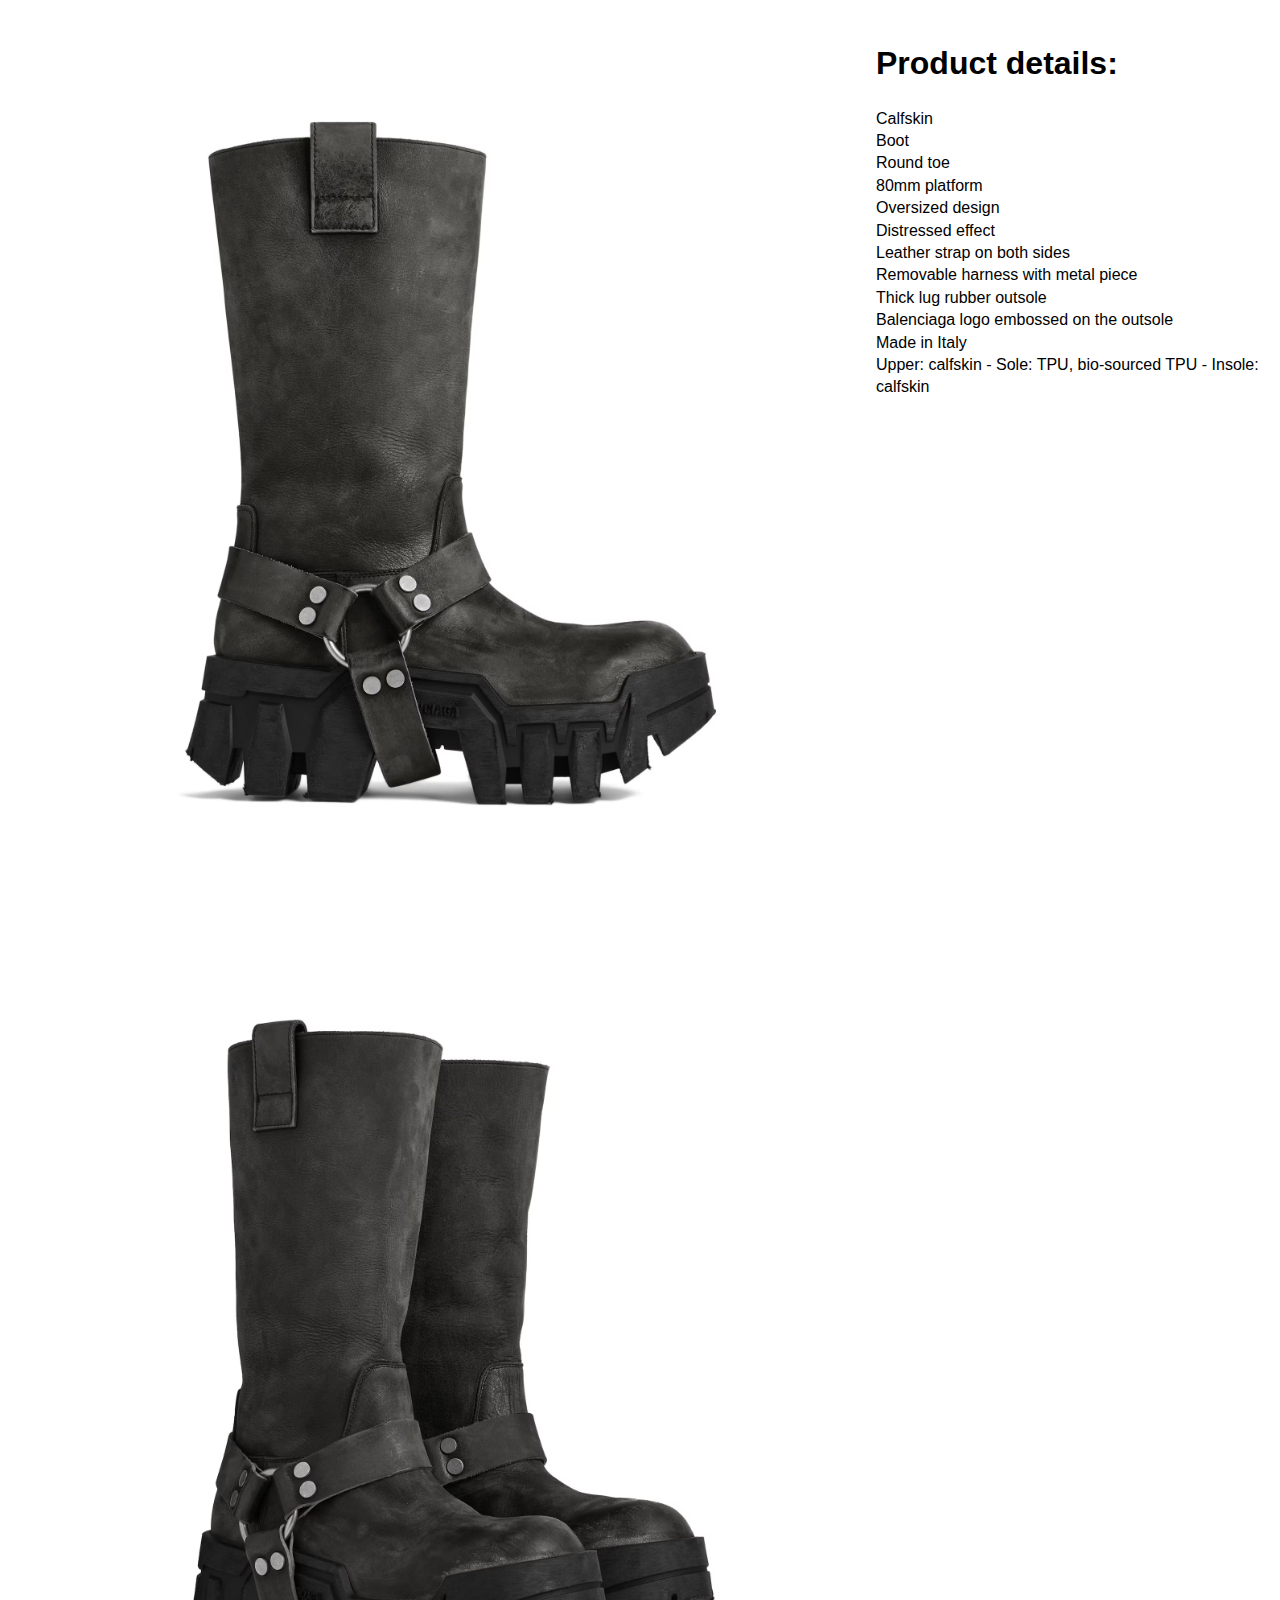
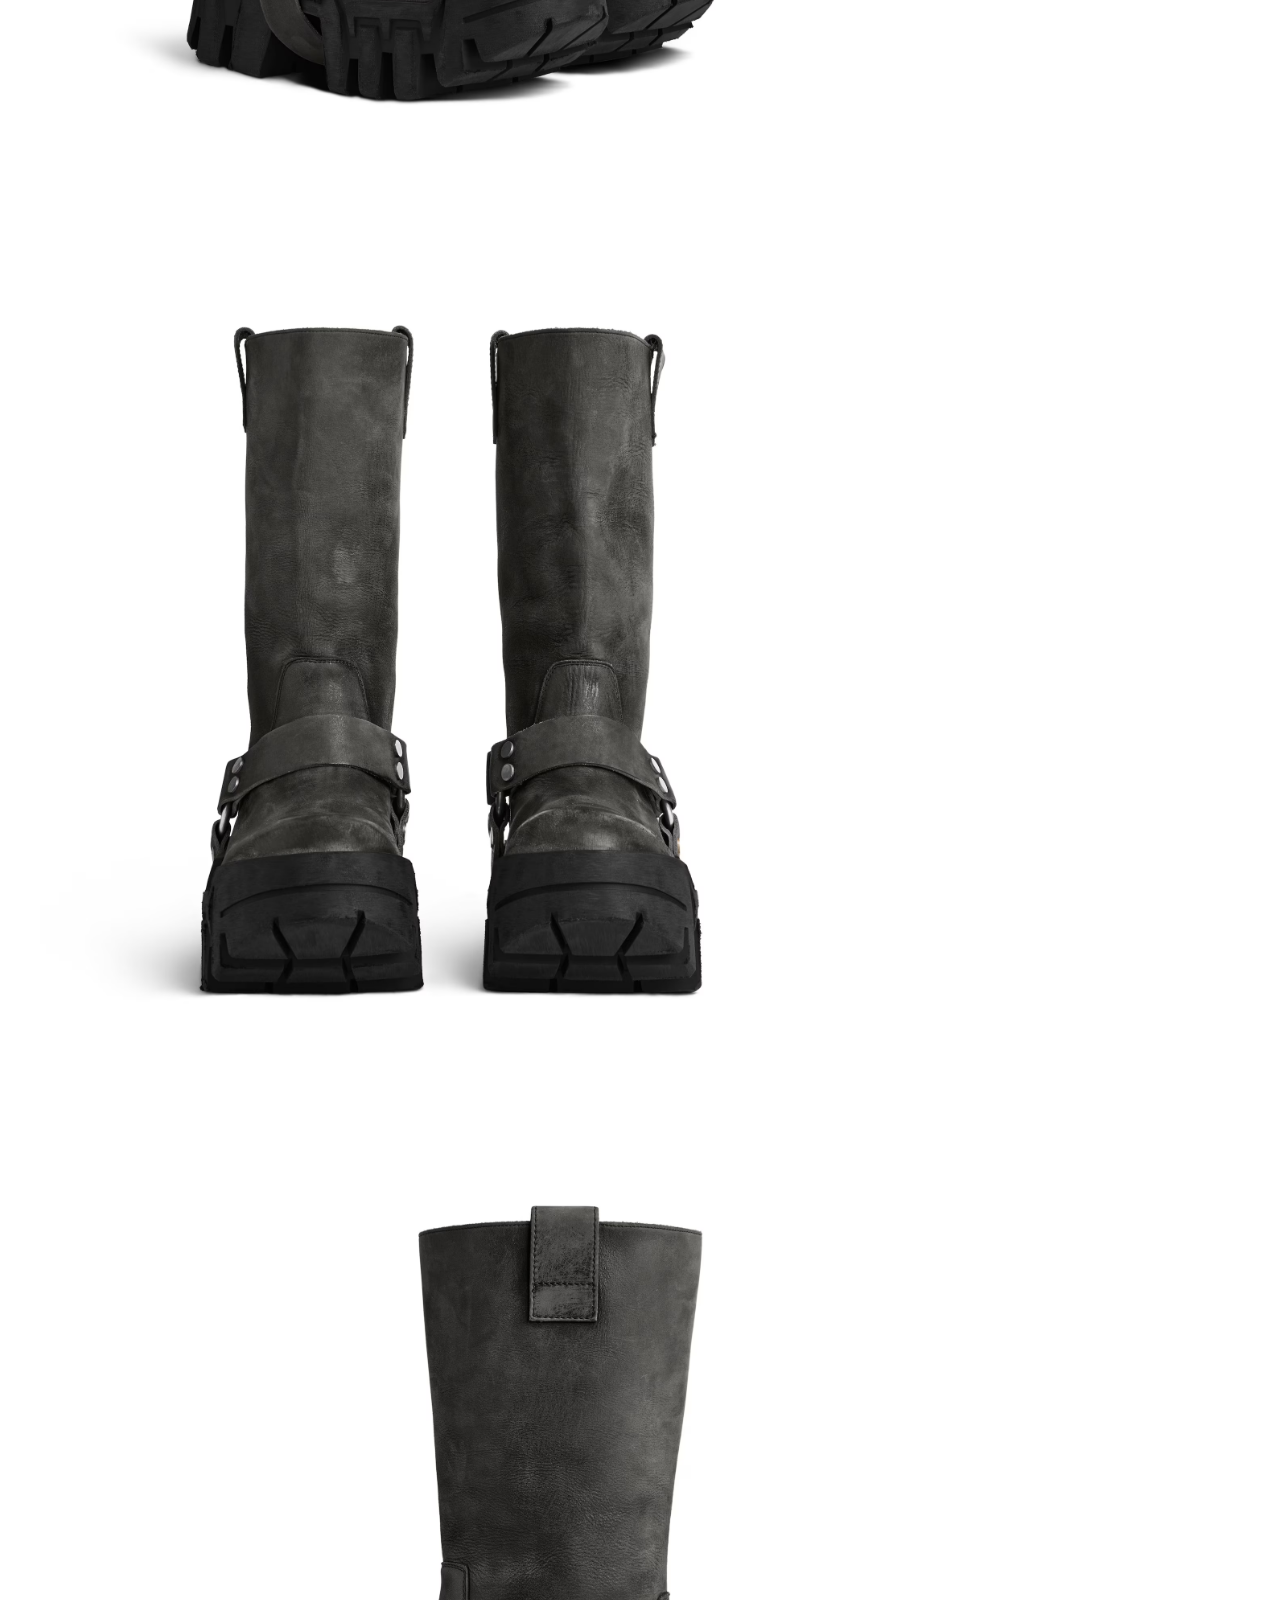
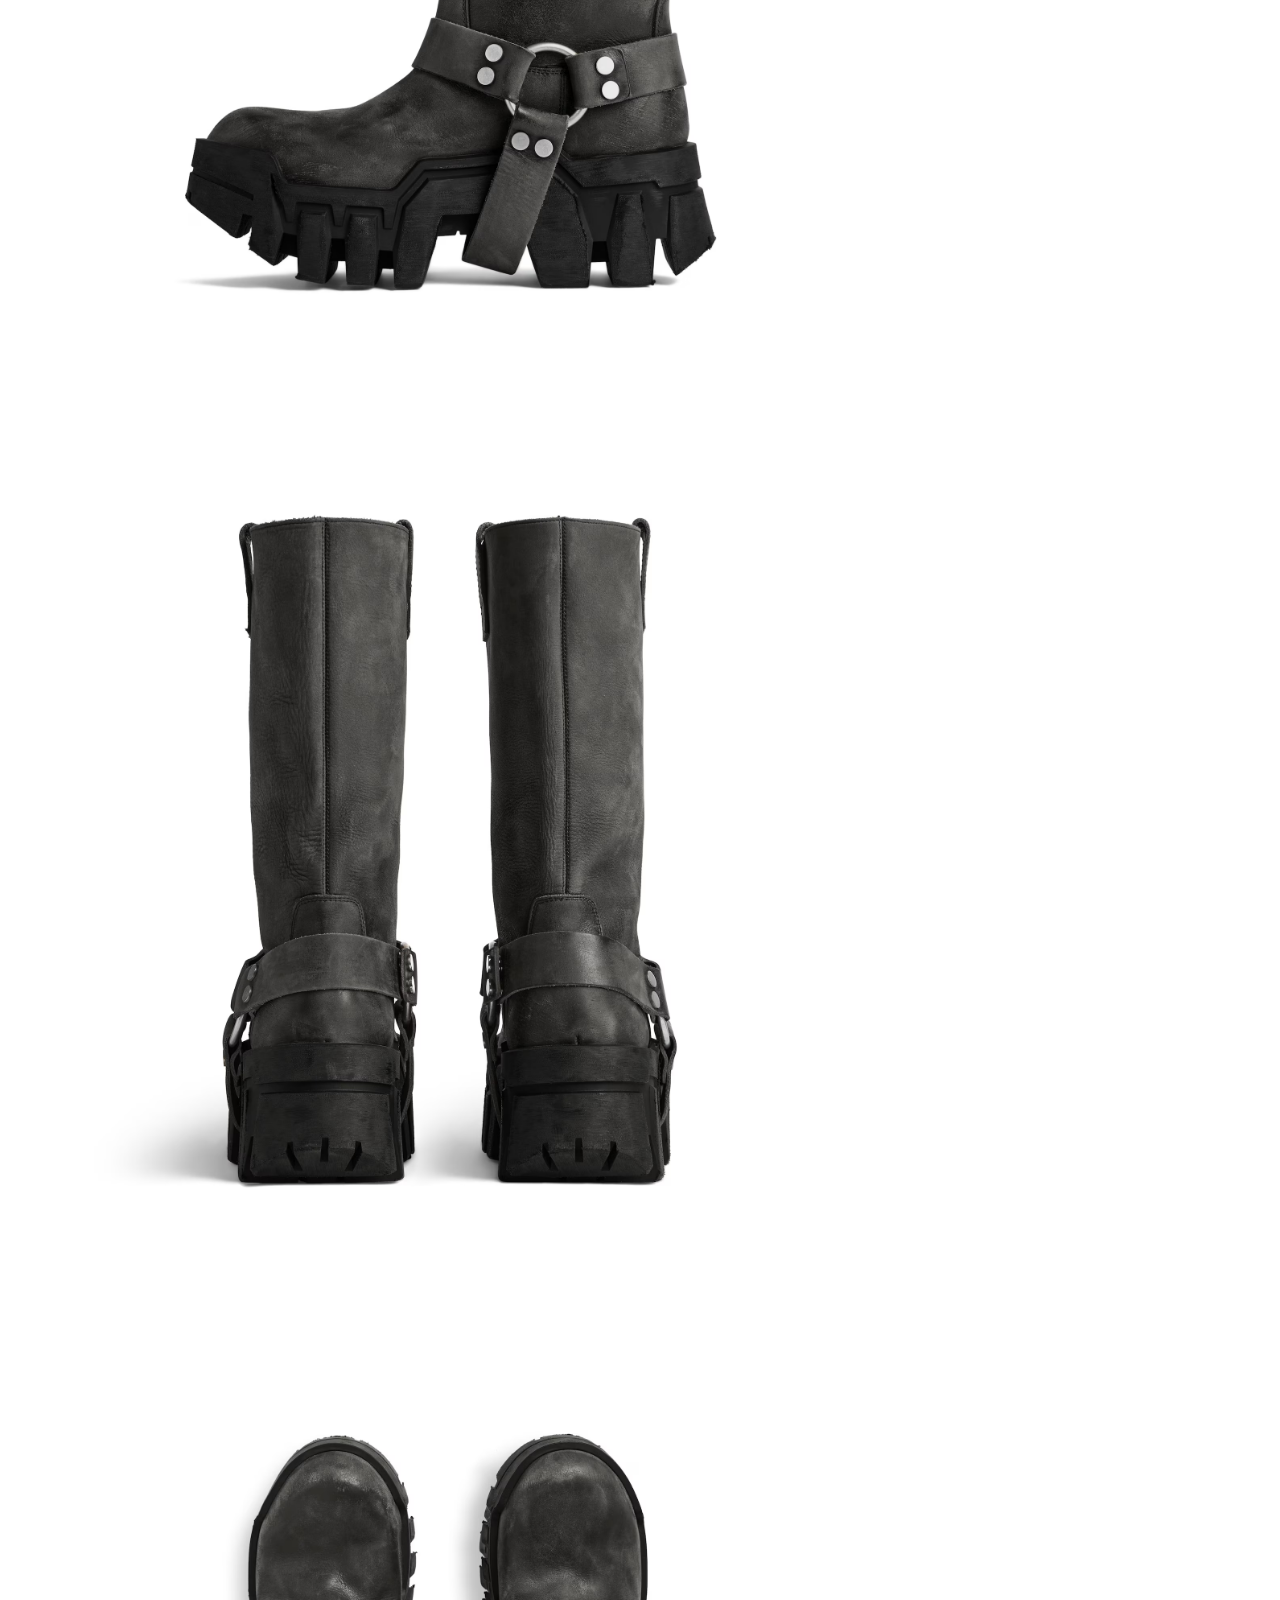
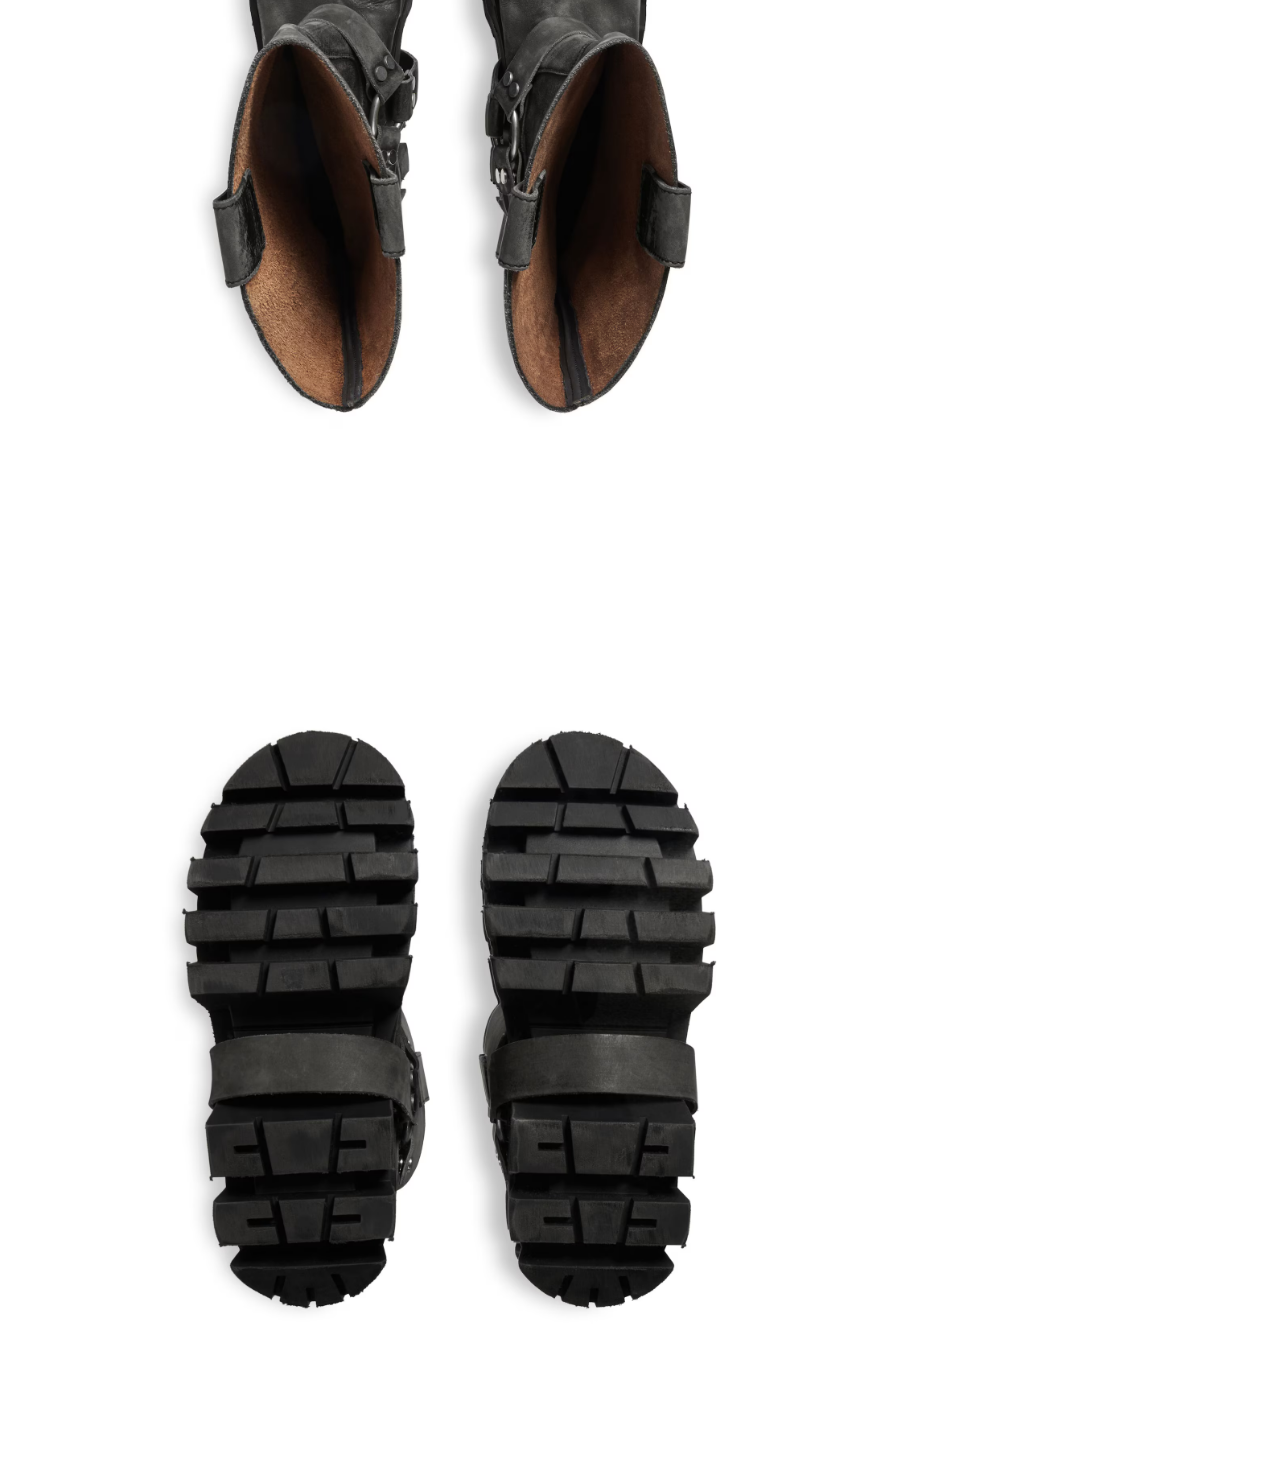
==== bulldozer.html @ 5eb2d6e8 "Add files via upload" ====
<!DOCTYPE html>
<html>
    <head>
        <title>Bulldozer</title>
        <style>
            body {
    display: grid;
    grid-template-columns: 70% 30%;
    gap: 20px;
    font-family: 'Univers', sans-serif;
    height: 100vh;
}

.images {
    display: flex;
    flex-direction: column;
    flex-wrap: wrap;
    align-content: flex-start;
}

.images img {
    width: 100%;
    margin-bottom: 10px;
}

.text {
    position: fixed;
    top: 0;
    right: 0;
    width: 30%;
    padding: 20px;
    font-size: 16px;
    line-height: 1.4;
    background-color: white;
    z-index: 1;
}
        </style>
    </head>
    <body>
        <div class="images">
            <img src="bulldozer1.png" >
            <img src="bulldozer2.png" >
            <img src="bulldozer3.png" >
            <img src="bulldozer4.png" >
            <img src="bulldozer5.png" >
            <img src="bulldozer6.png" >
            <img src="bulldozer7.png" >
        </div>
        
        <div class="text">
            <h1>Product details:</h1>
            <p>Calfskin<br>
               Boot<br>
               Round toe<br>
               80mm platform<br>
               Oversized design<br>
               Distressed effect<br>
               Leather strap on both sides<br>
               Removable harness with metal piece<br>
               Thick lug rubber outsole<br>
               Balenciaga logo embossed on the outsole<br>
               Made in Italy<br>
               Upper: calfskin - Sole: TPU, bio-sourced TPU - Insole: calfskin</p>
          </div>
    </body>
</html>
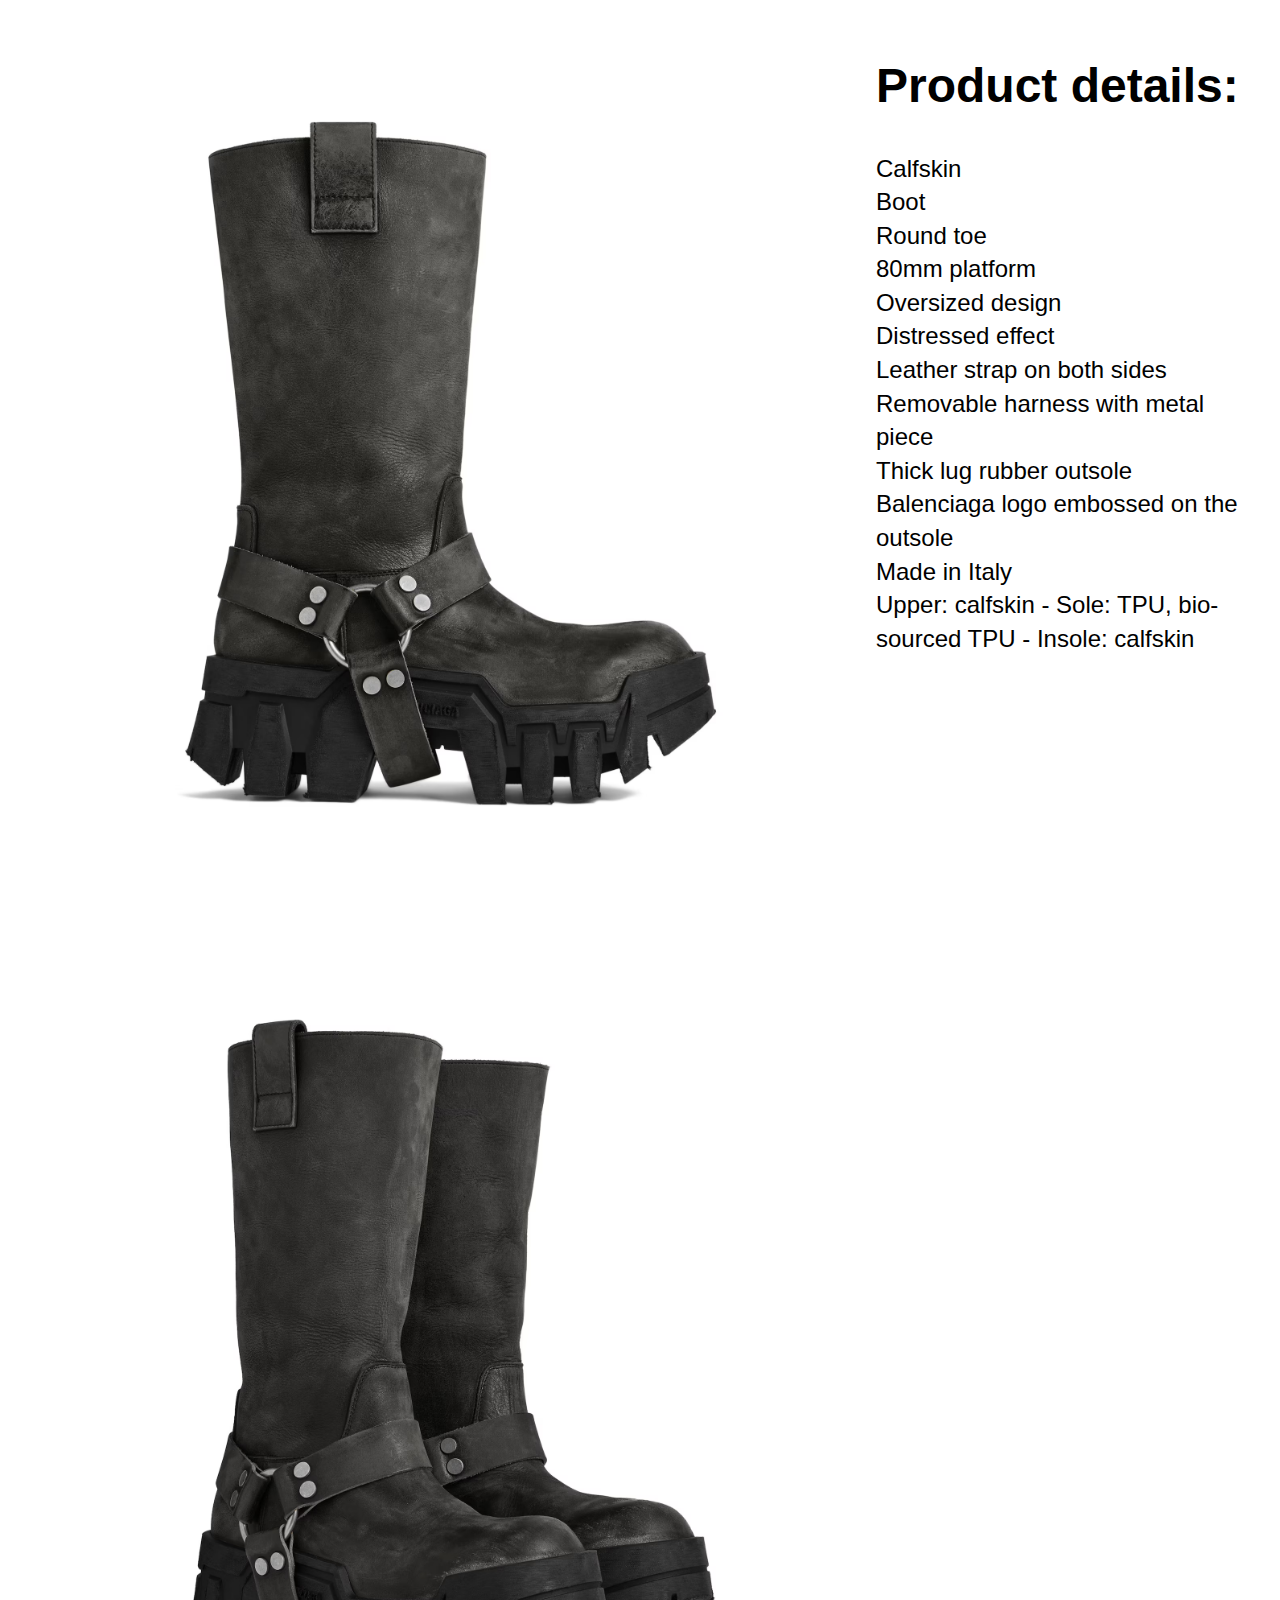
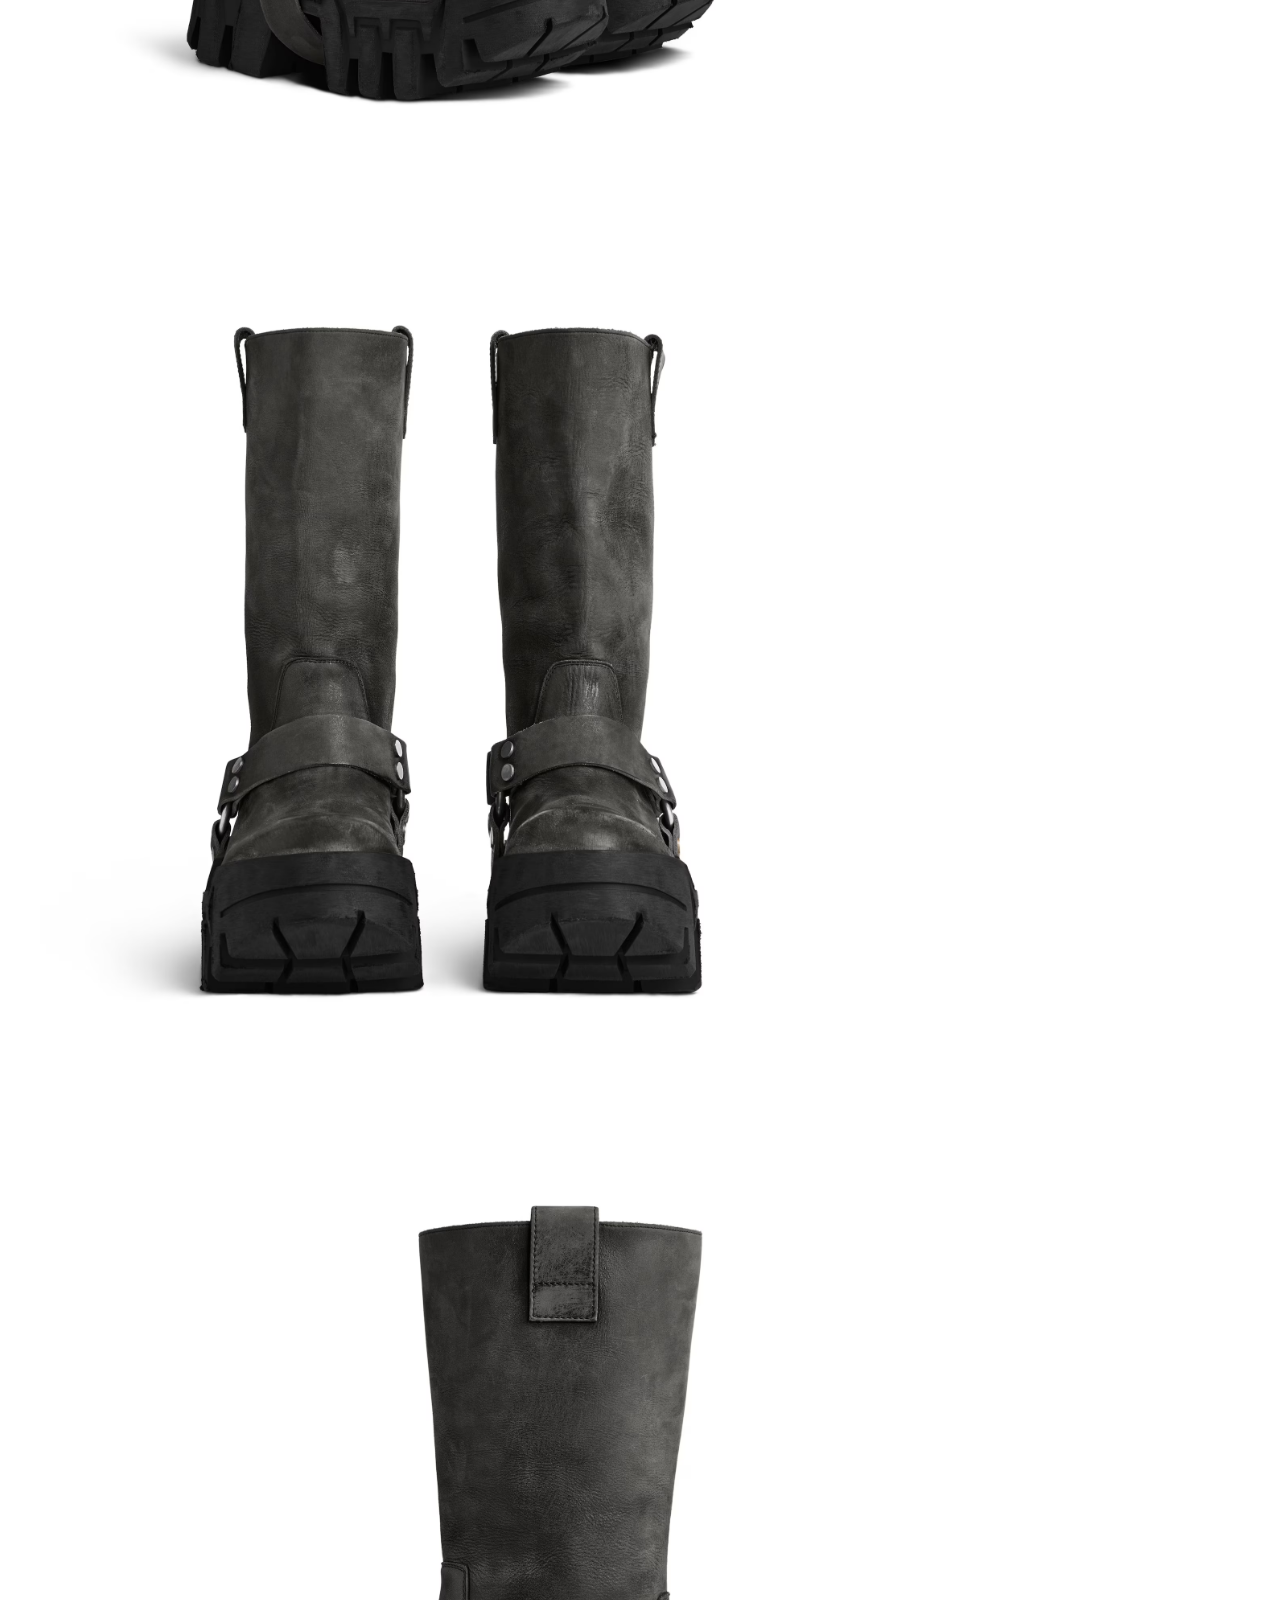
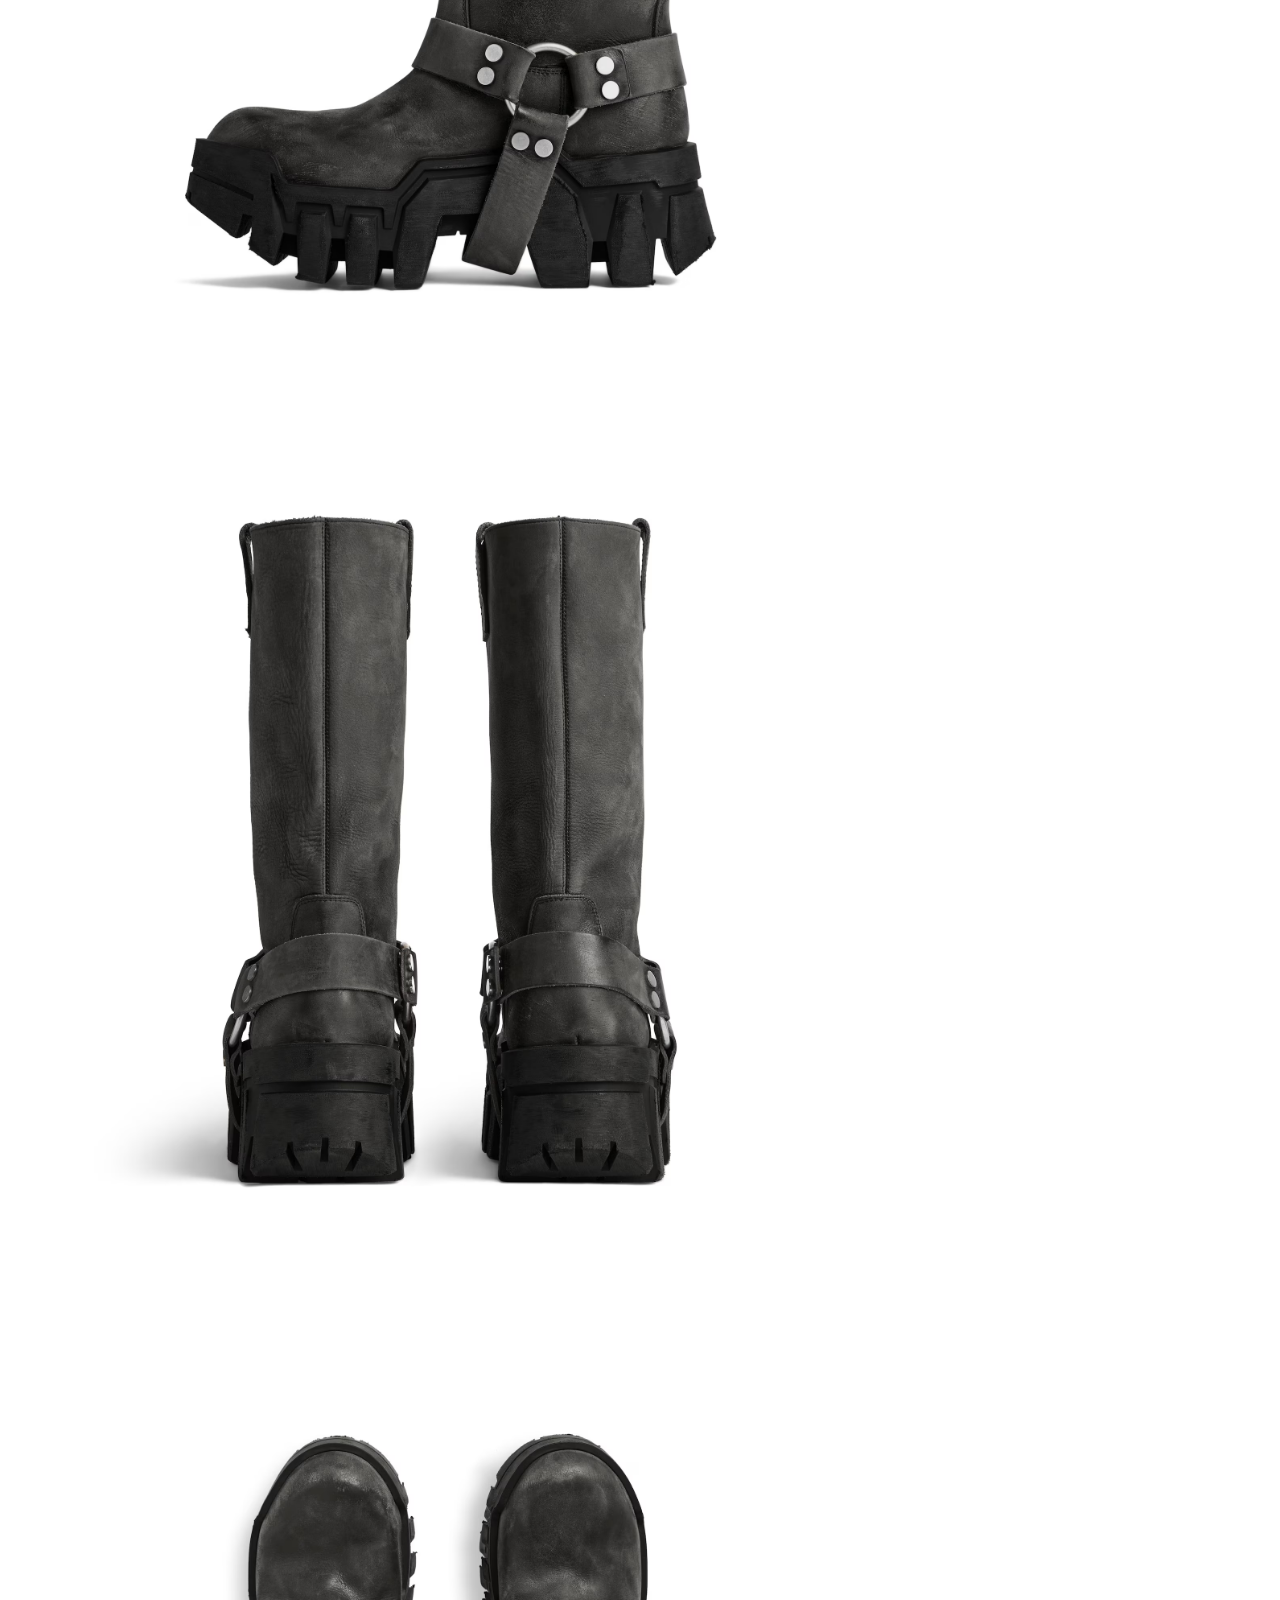
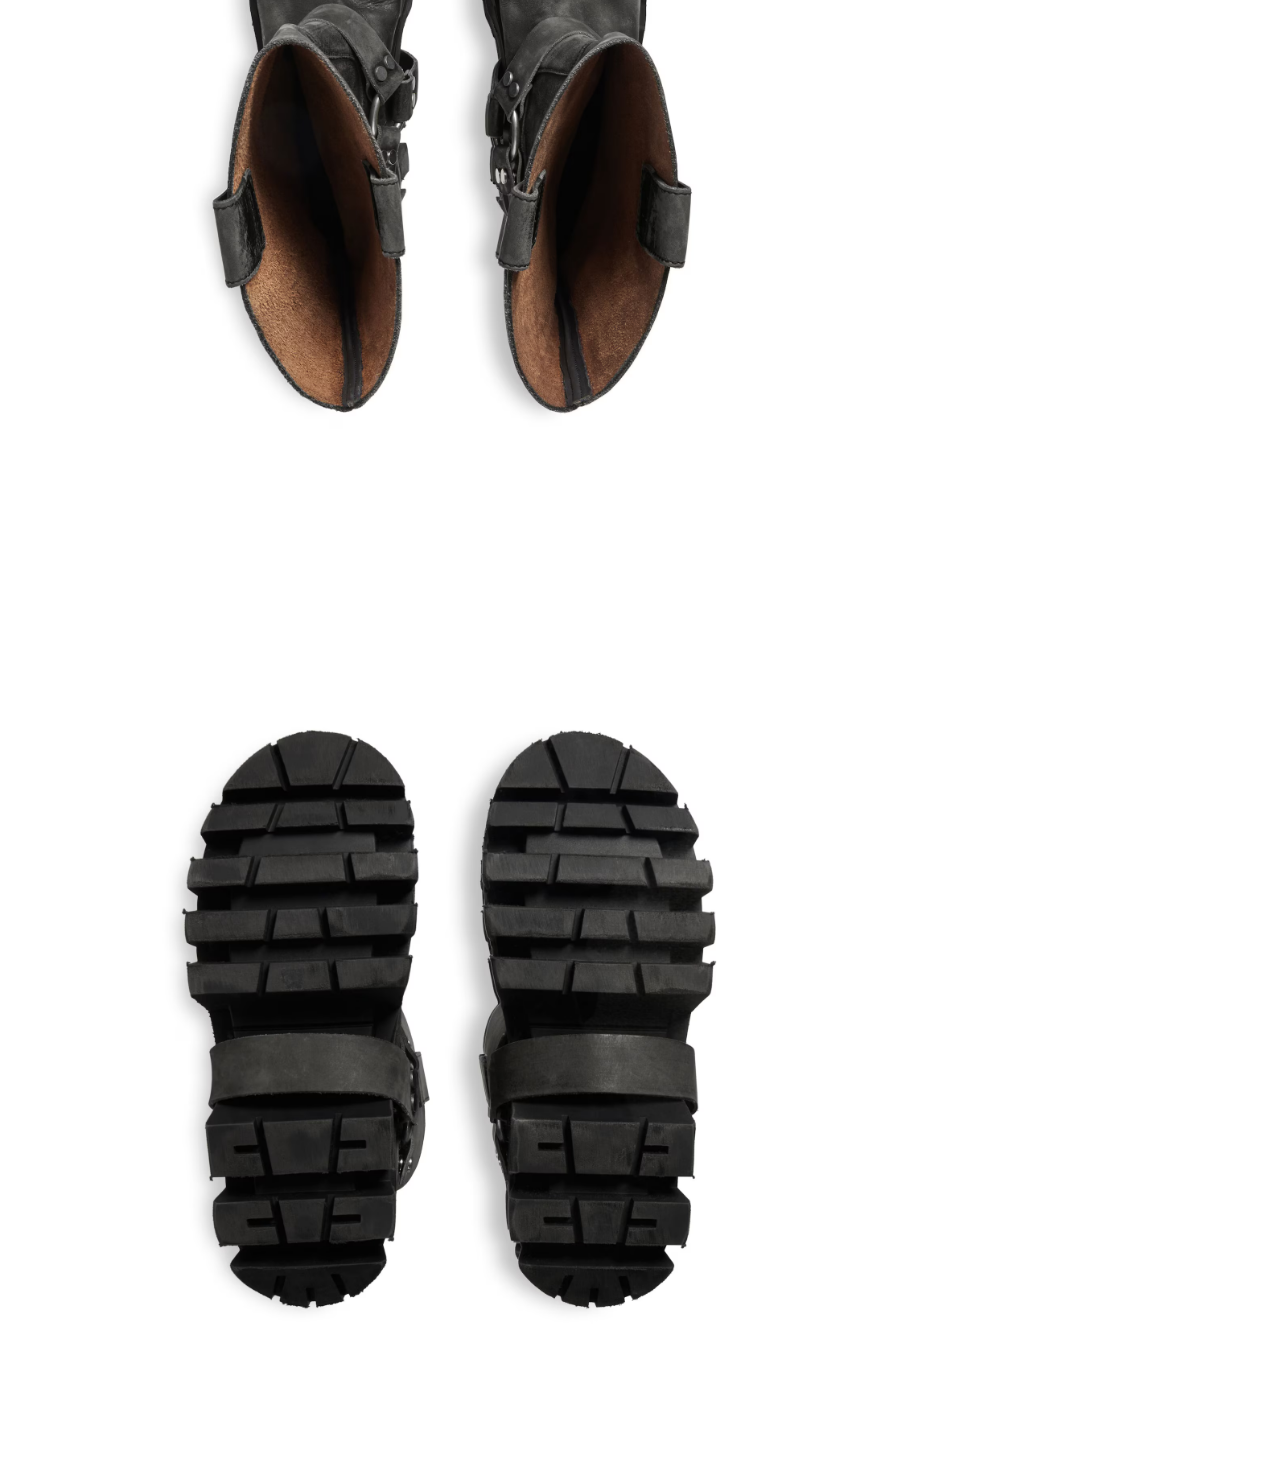
==== commit ede2174b: "Update bulldozer.html" ====
--- a/bulldozer.html
+++ b/bulldozer.html
@@ -29,7 +29,7 @@
     right: 0;
     width: 30%;
     padding: 20px;
-    font-size: 16px;
+    font-size: 24px;
     line-height: 1.4;
     background-color: white;
     z-index: 1;
@@ -63,4 +63,4 @@
                Upper: calfskin - Sole: TPU, bio-sourced TPU - Insole: calfskin</p>
           </div>
     </body>
-</html>+</html>
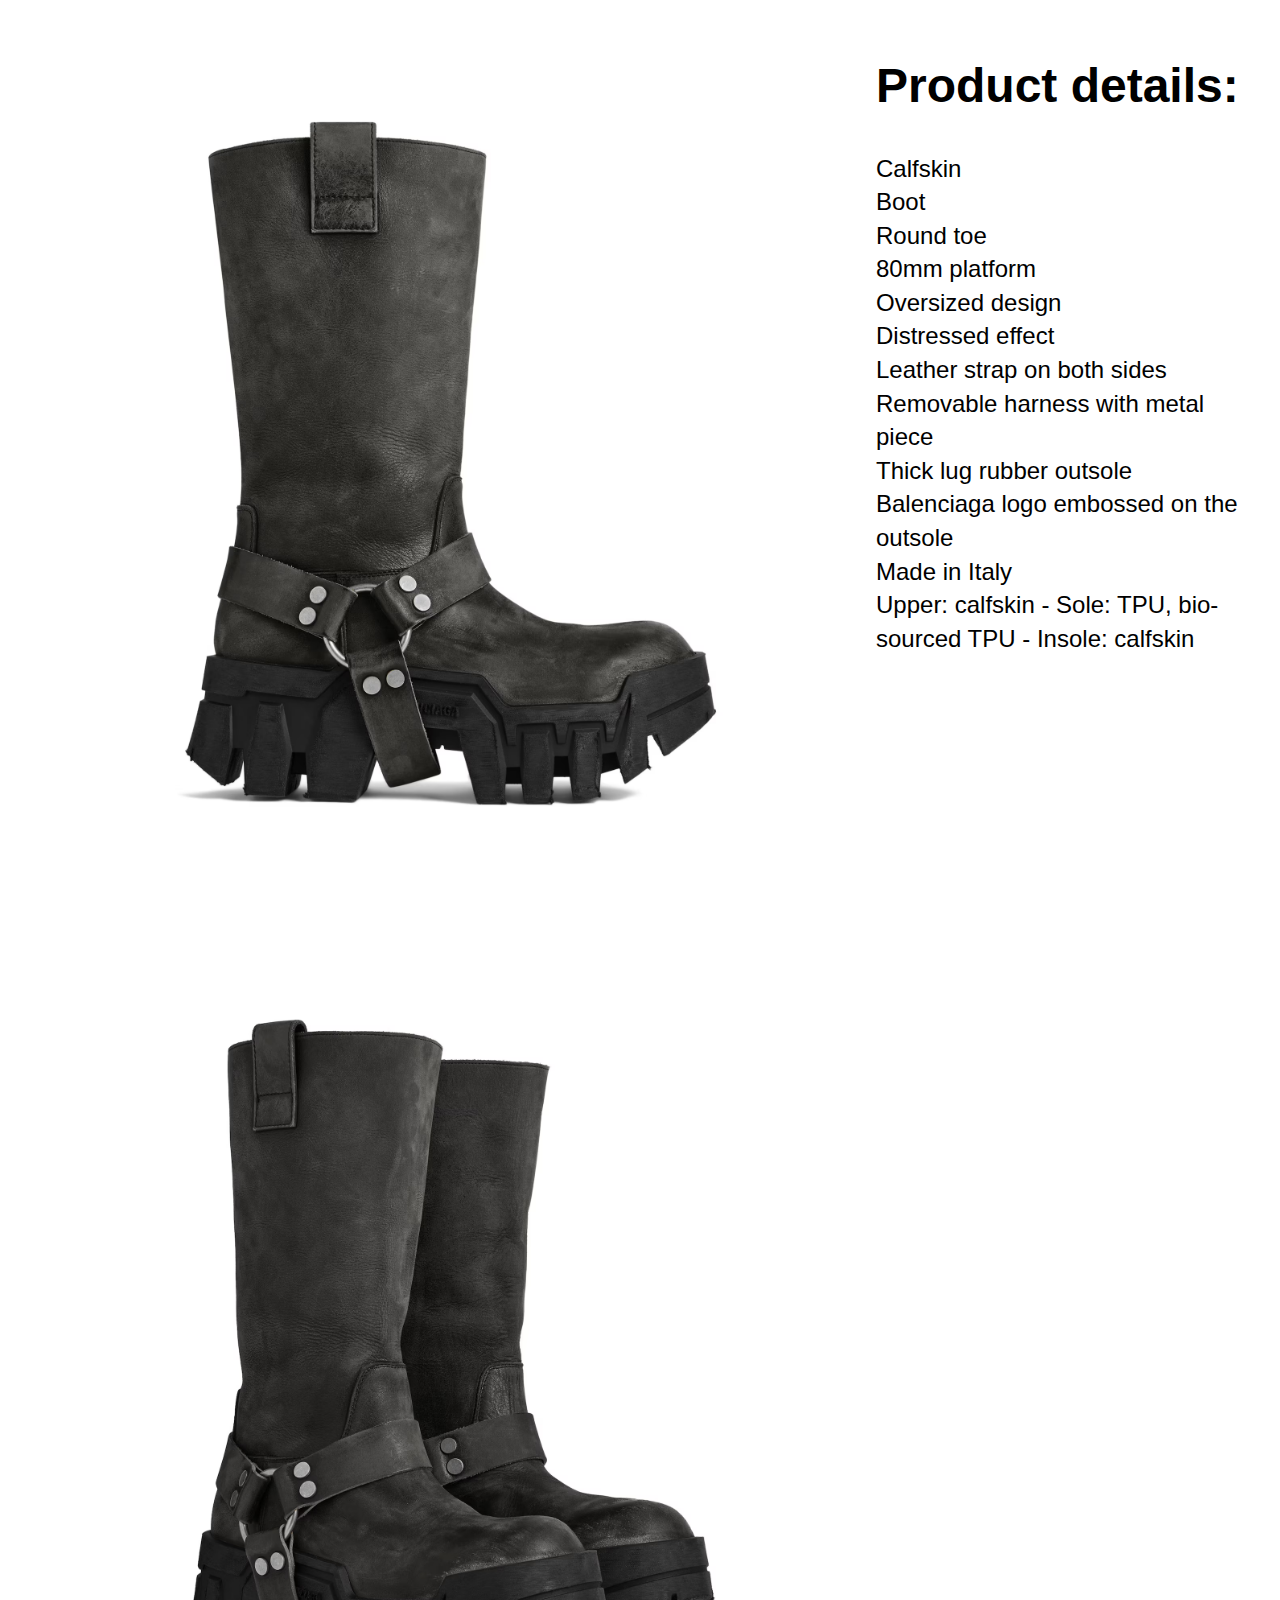
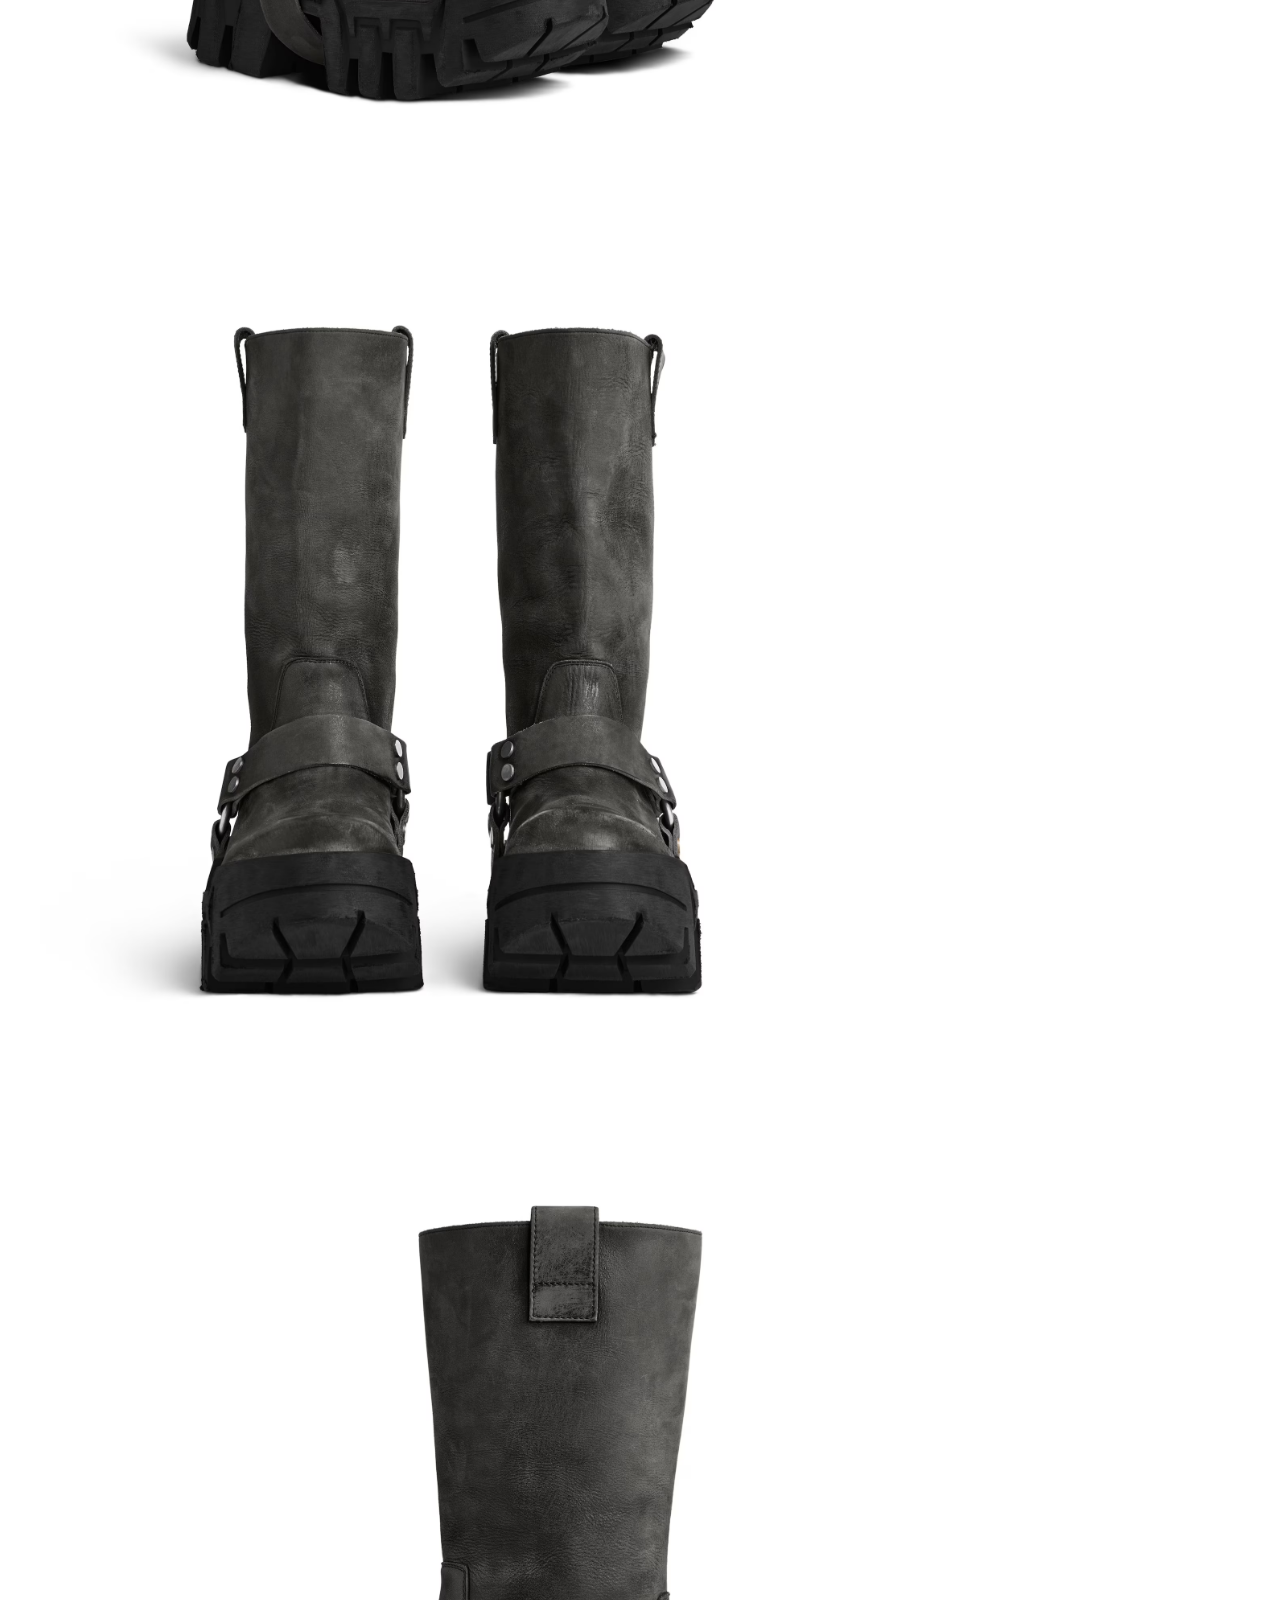
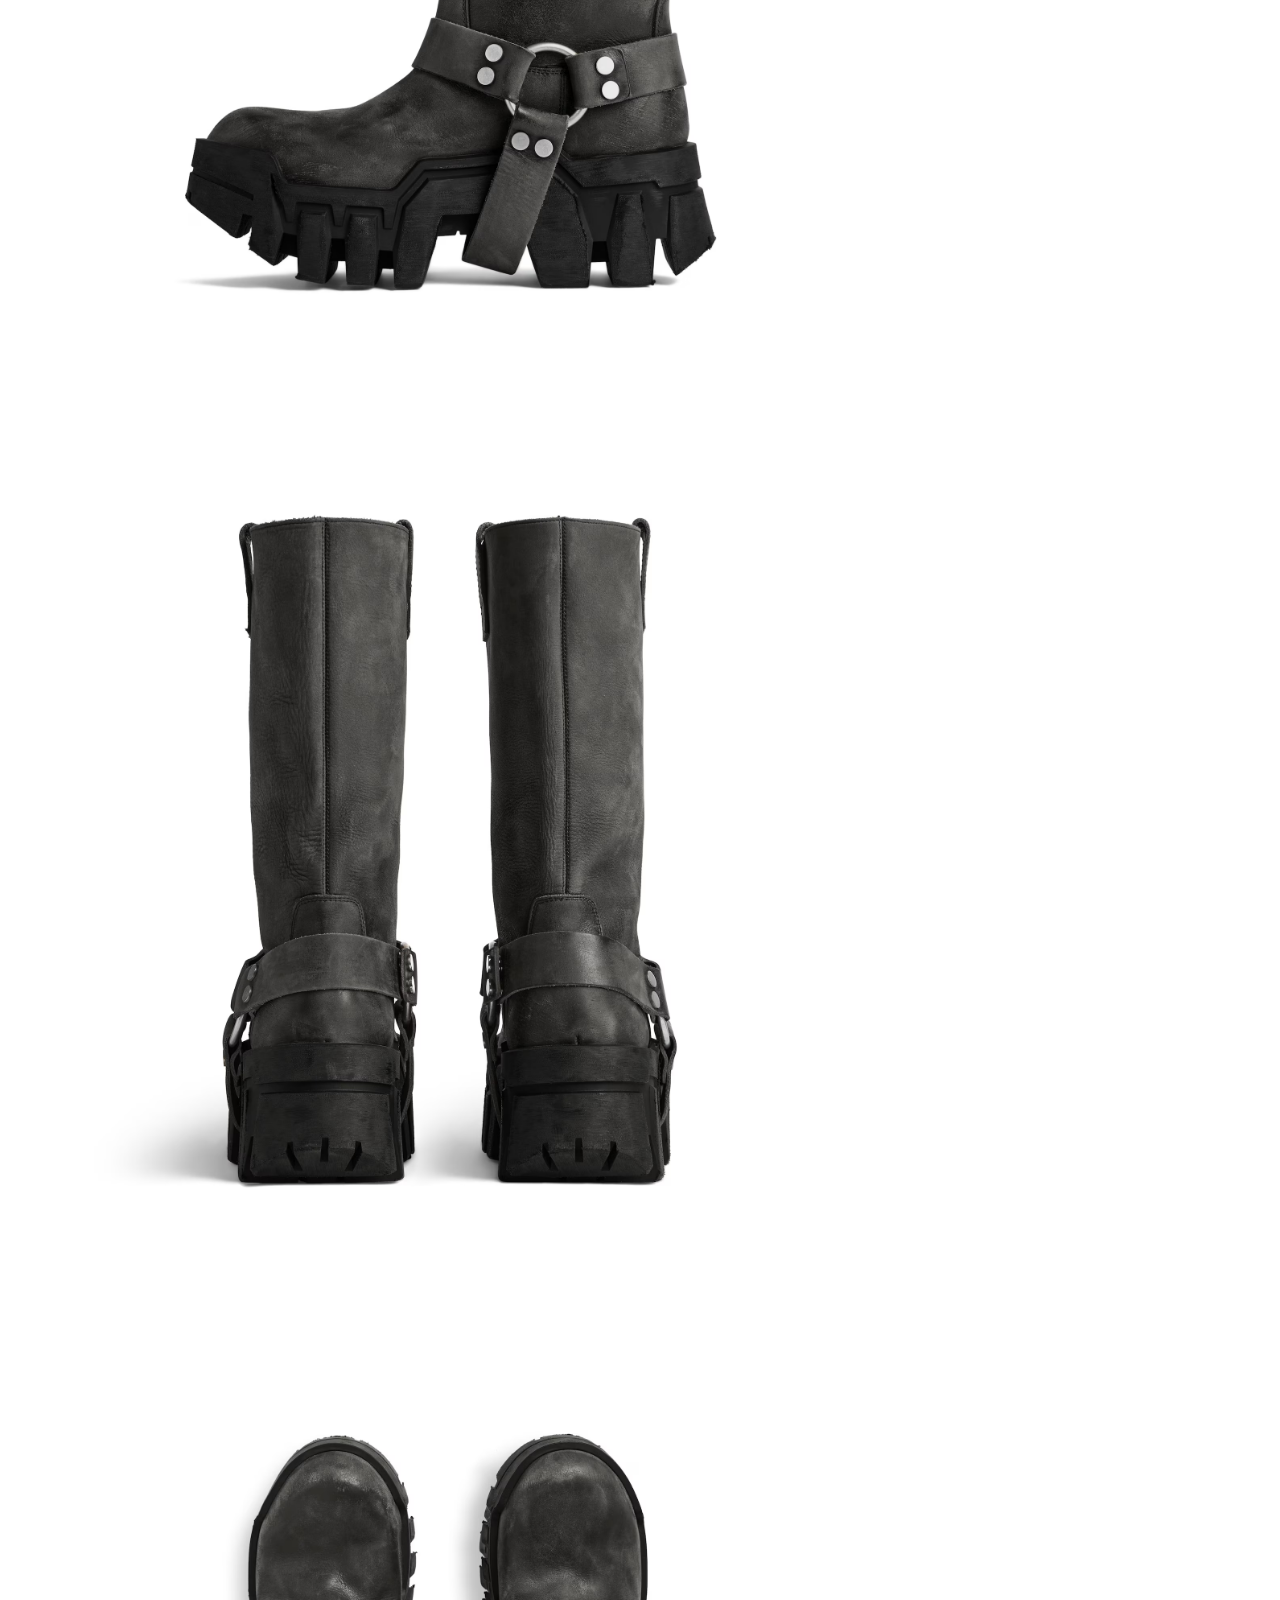
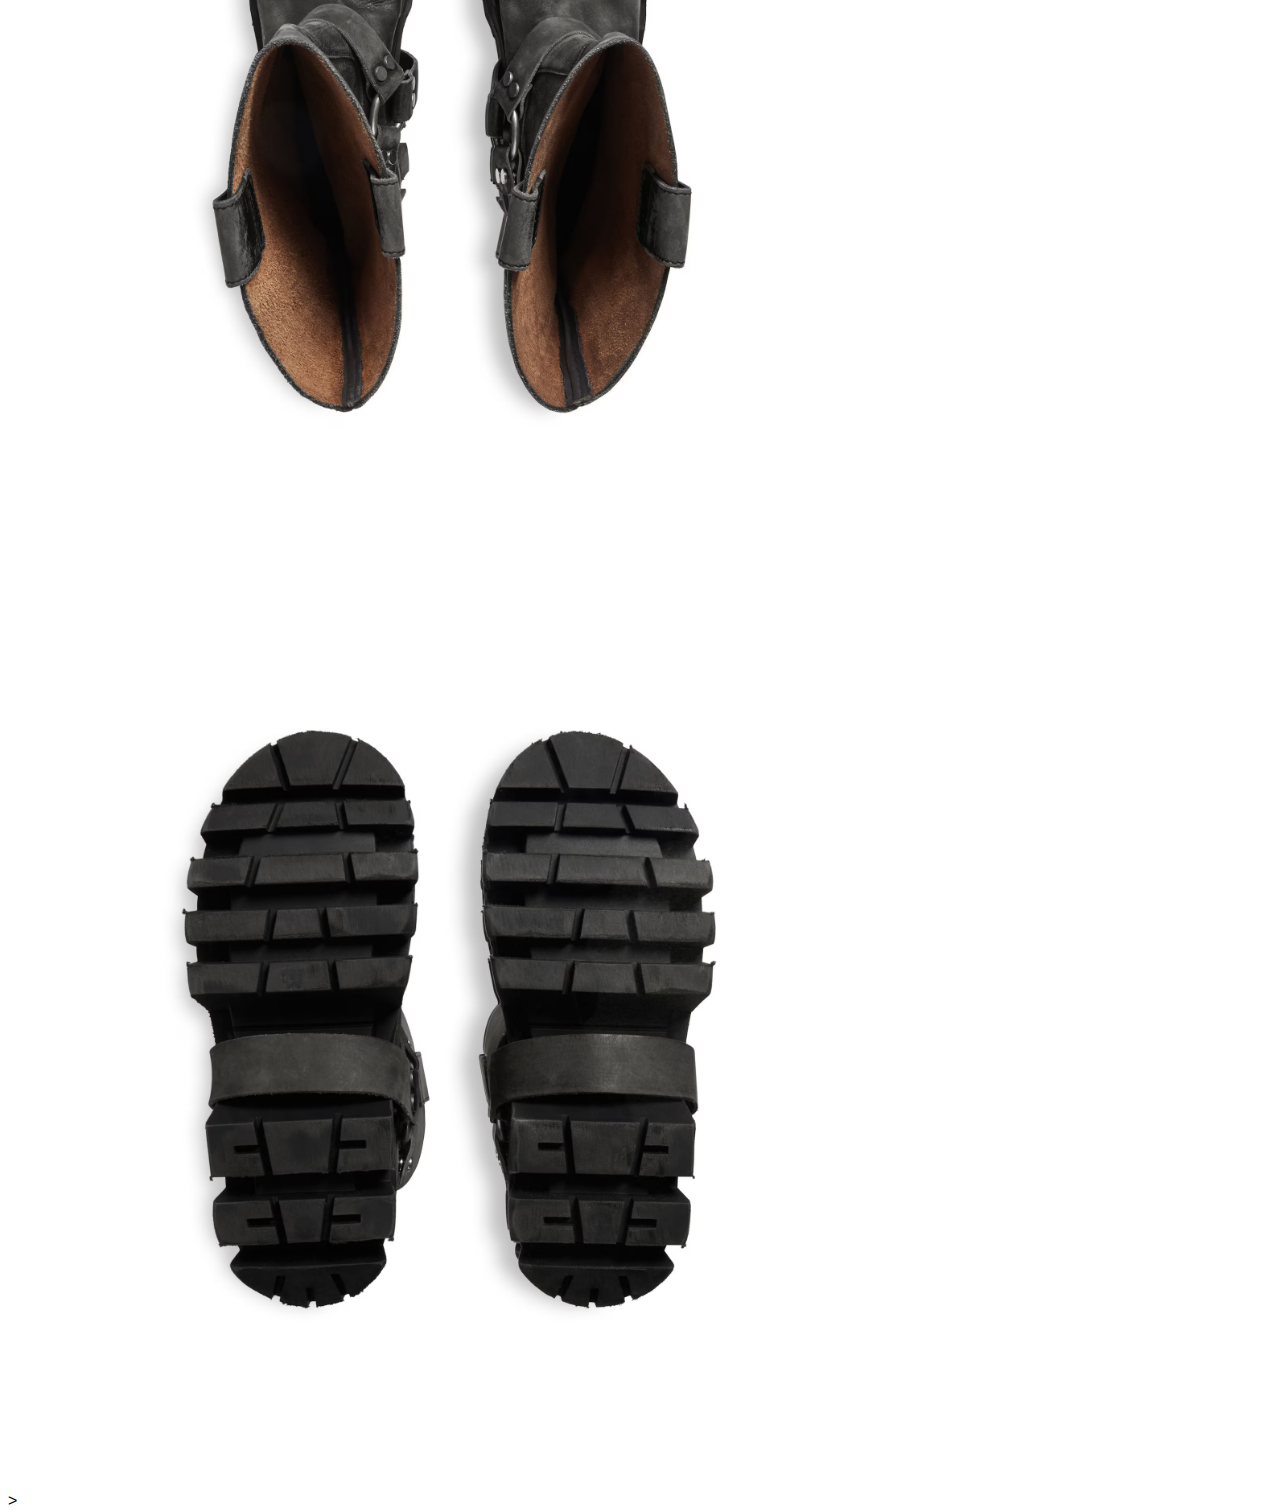
==== commit 209c6fc7: "back button" ====
--- a/bulldozer.html
+++ b/bulldozer.html
@@ -34,6 +34,29 @@
     background-color: white;
     z-index: 1;
 }
+
+/* Стили для кнопки "Назад" */
+.back_button_container {
+    position: fixed; /* Фиксированное положение */
+    bottom: 20px;    /* Расстояние от нижней грани экрана */
+    right: 20px;     /* Расстояние от правой грани экрана */
+    z-index: 1000;   /* Чтобы кнопка была поверх других элементов */
+}
+
+.back_button {
+    padding: 10px 20px; /* Отступы внутри кнопки */
+    background-color: #007BFF; /* Цвет фона кнопки */
+    color: white; /* Цвет текста кнопки */
+    border: none; /* Убираем рамку */
+    border-radius: 5px; /* Скругляем углы */
+    cursor: pointer; /* Курсор при наведении */
+    font-size: 16px; /* Размер шрифта */
+    transition: background-color 0.3s; /* Плавный переход цвета */
+}
+
+.back_button:hover {
+    background-color: #0056b3; /* Цвет фона при наведении */
+}
         </style>
     </head>
     <body>
@@ -61,6 +84,11 @@
                Balenciaga logo embossed on the outsole<br>
                Made in Italy<br>
                Upper: calfskin - Sole: TPU, bio-sourced TPU - Insole: calfskin</p>
-          </div>
+        </div>
+
+        <div class="back_bottom_container">
+            <a href="index.html" class="back_button">Back</a>
+        </div>>
+
     </body>
 </html>
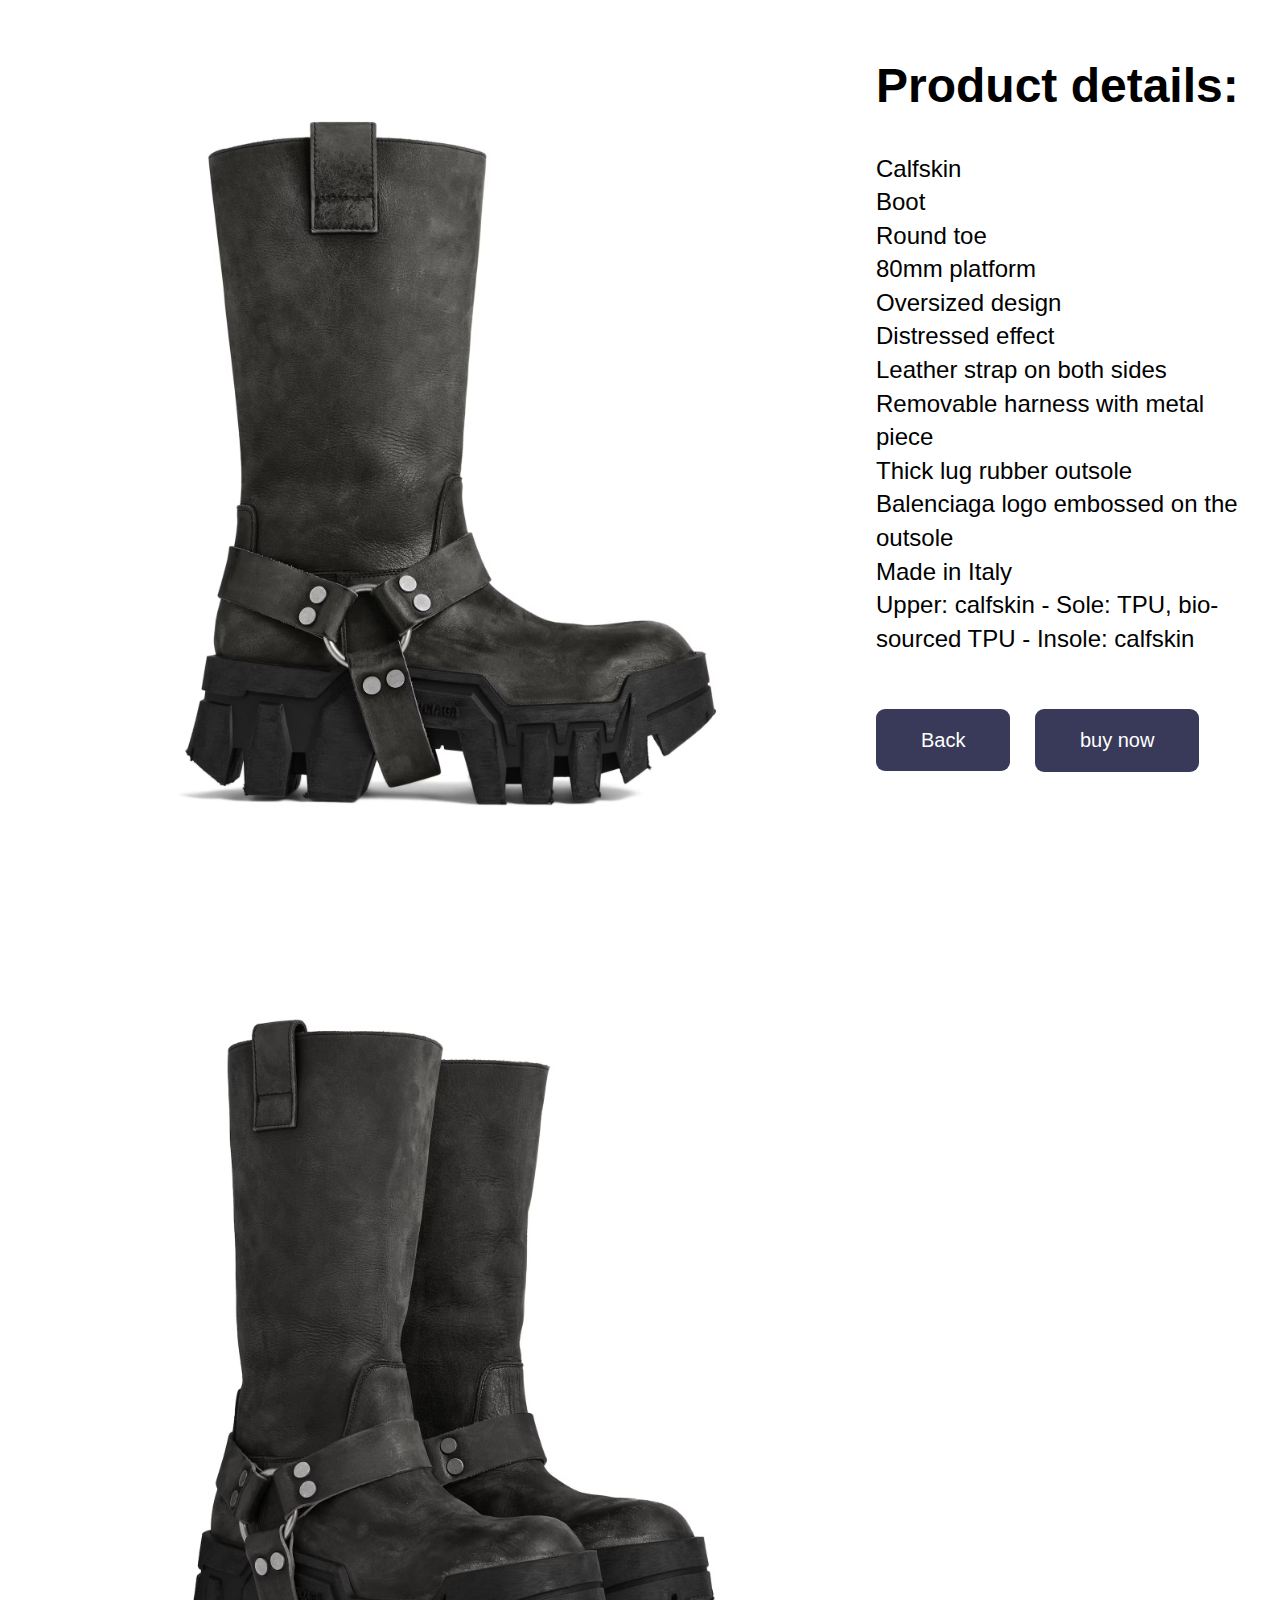
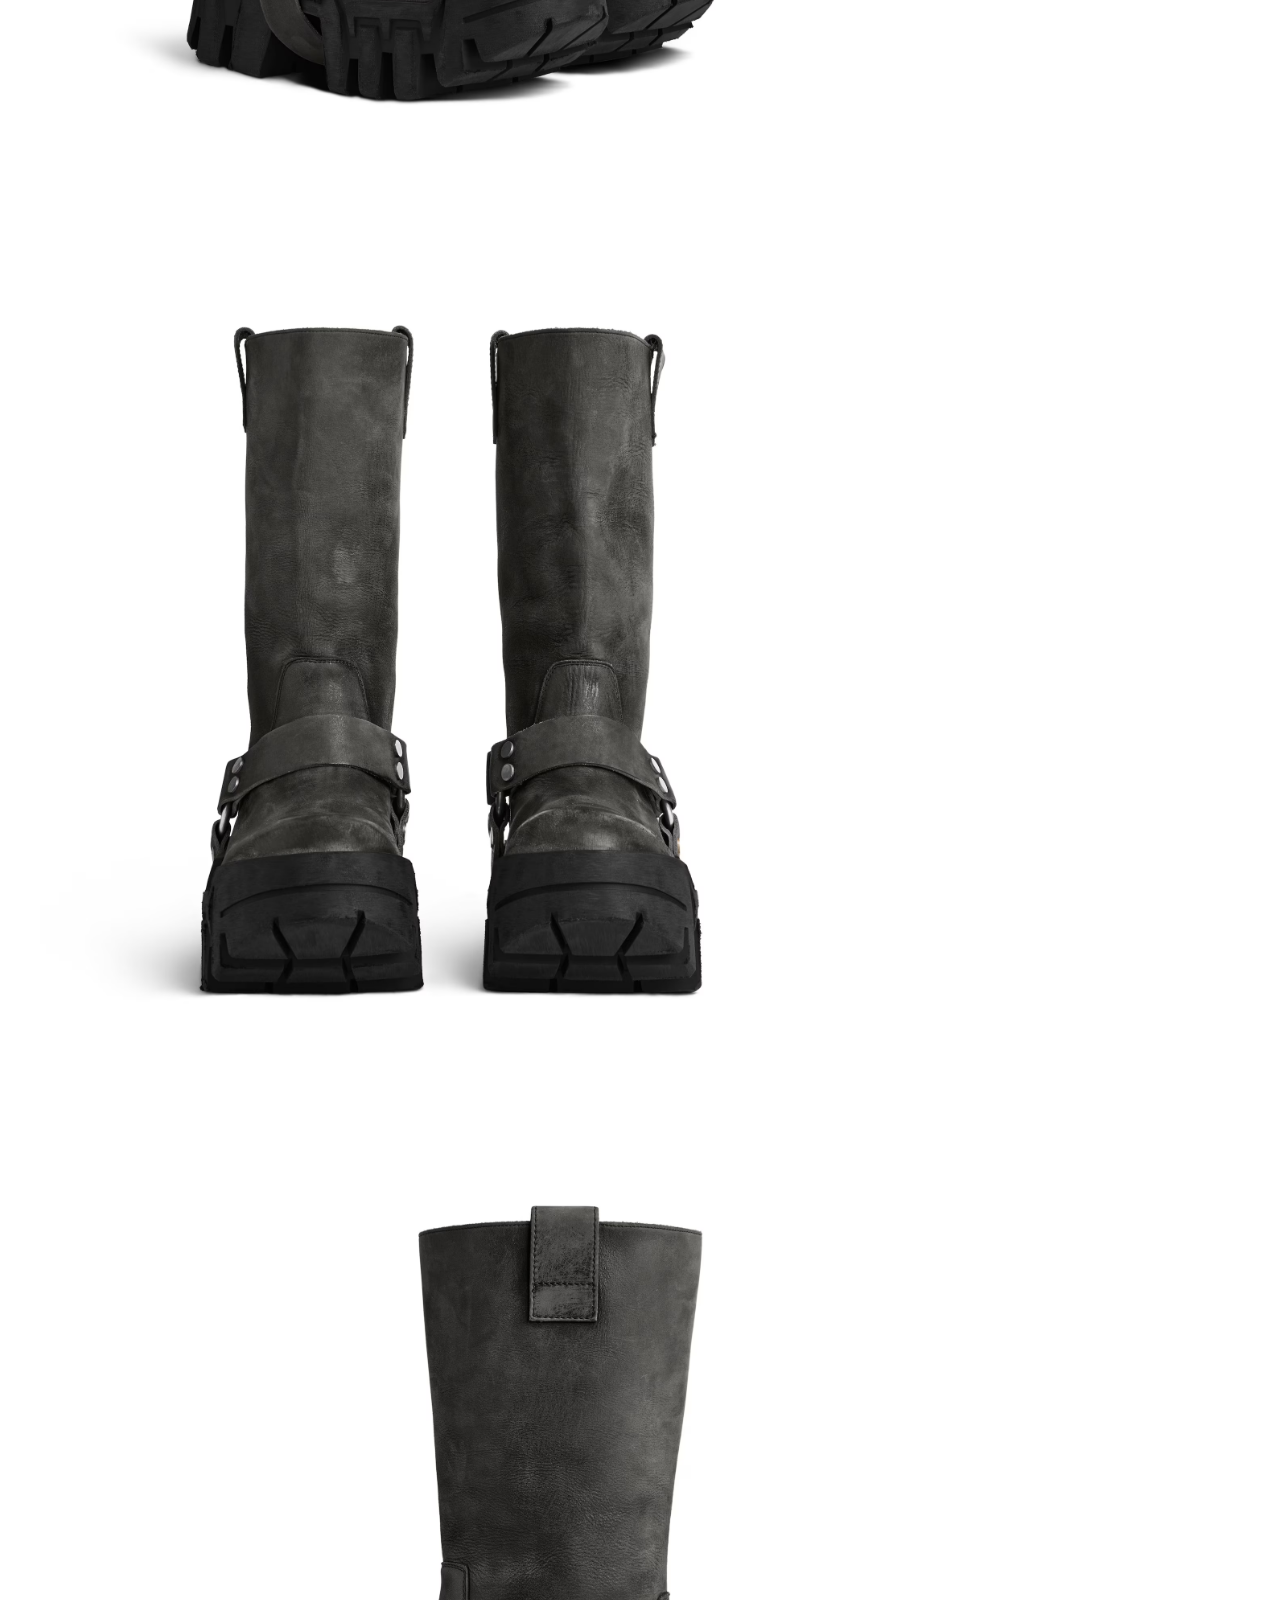
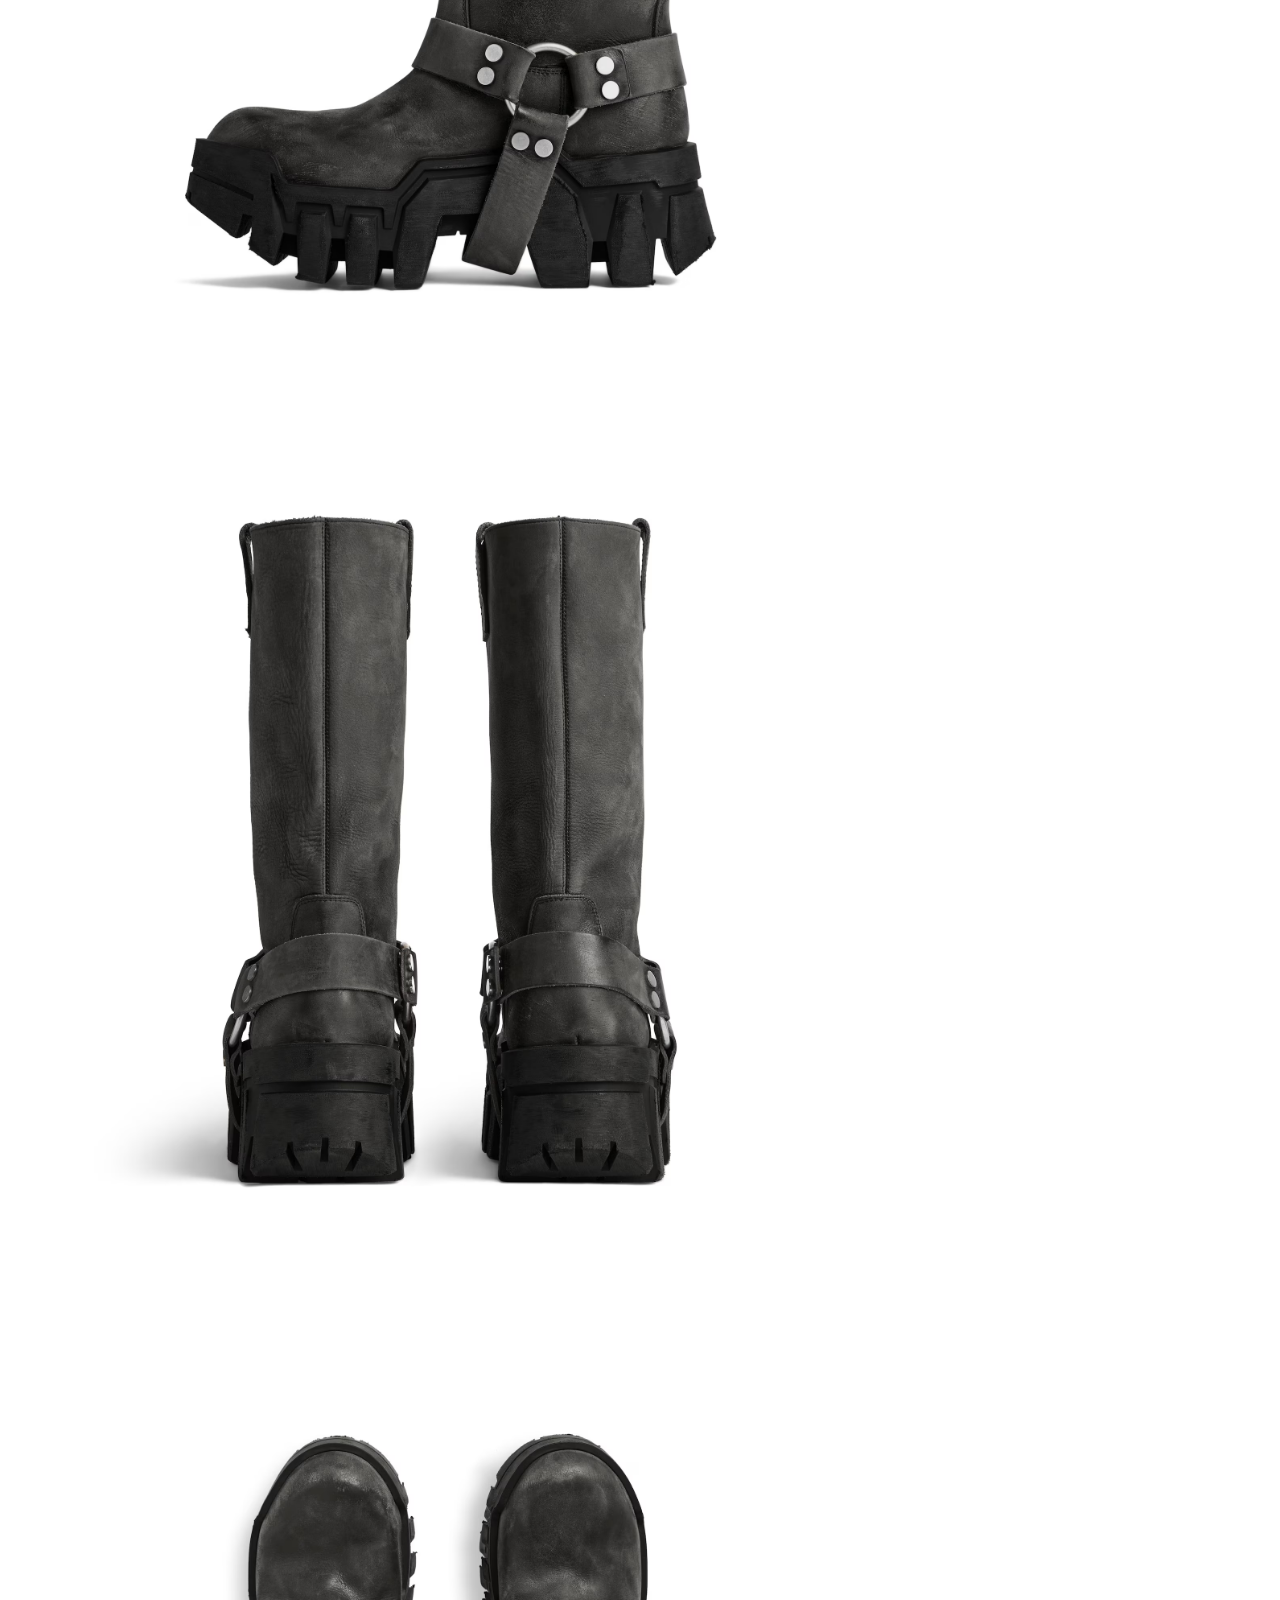
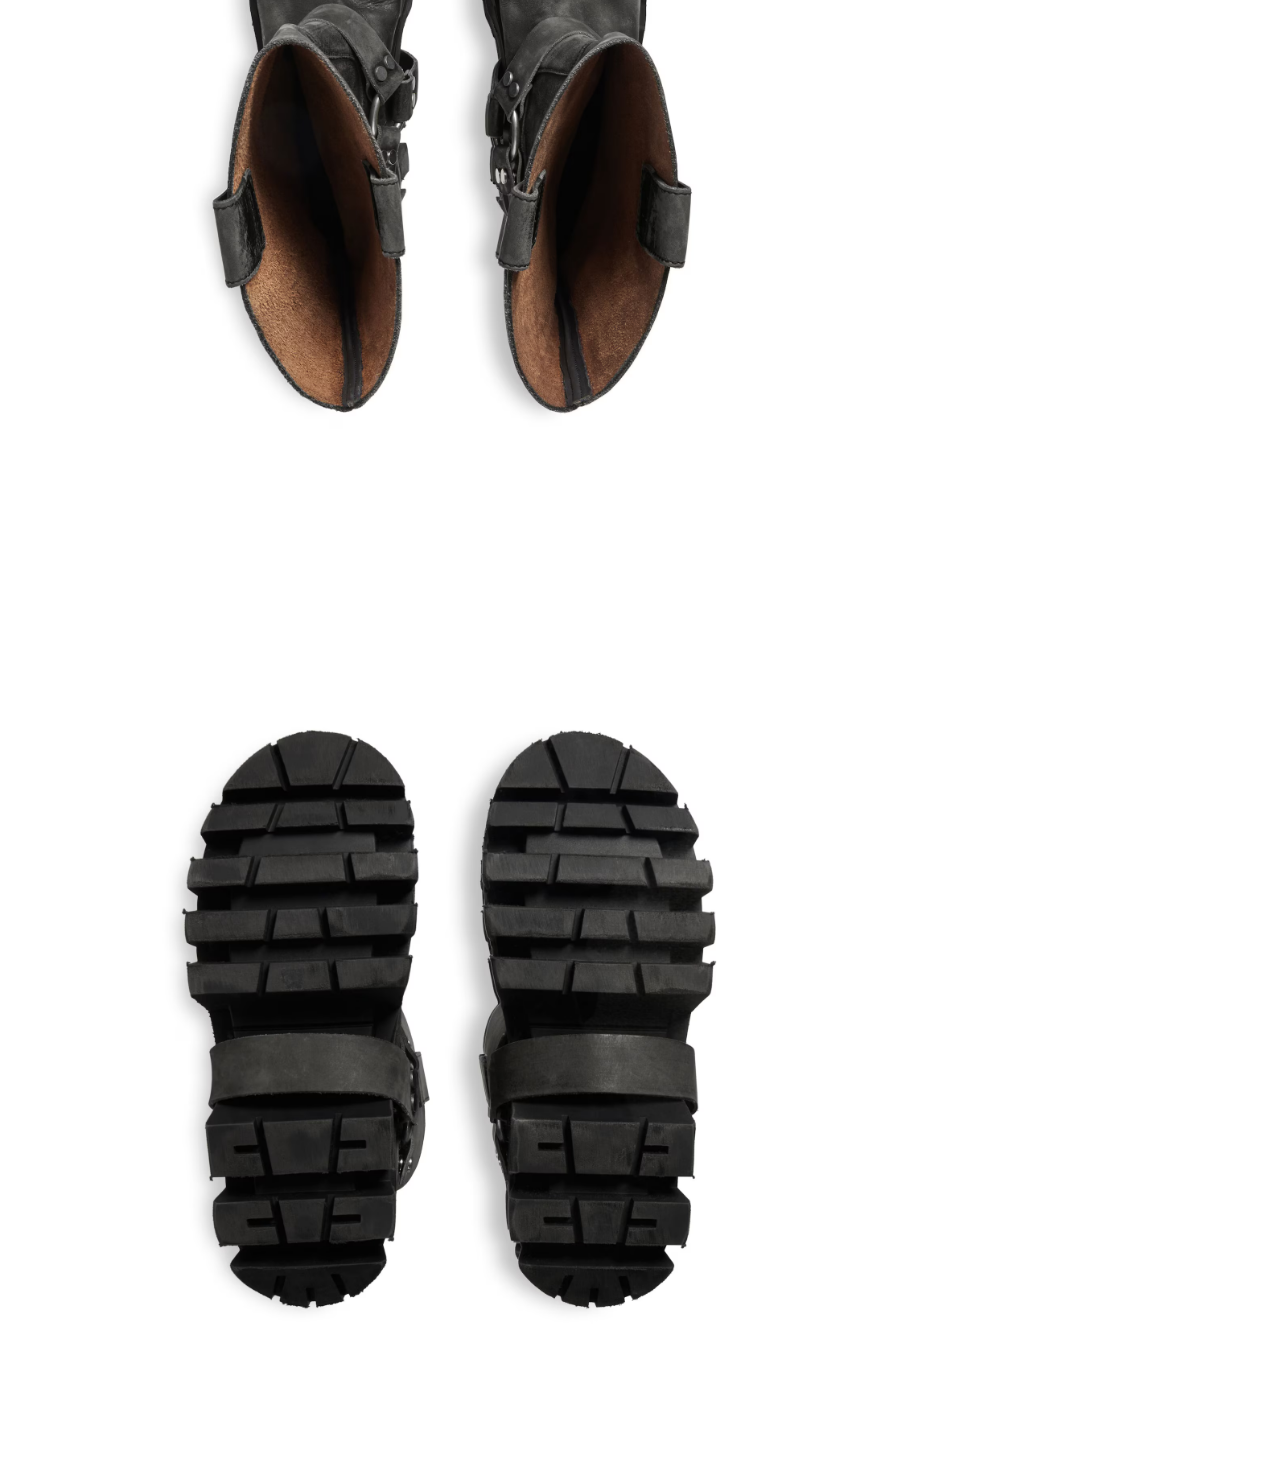
==== commit 52ff734e: "конец курса" ====
--- a/bulldozer.html
+++ b/bulldozer.html
@@ -1,9 +1,9 @@
 <!DOCTYPE html>
 <html>
-    <head>
-        <title>Bulldozer</title>
-        <style>
-            body {
+<head>
+    <title>Bulldozer</title>
+    <style>
+body {
     display: grid;
     grid-template-columns: 70% 30%;
     gap: 20px;
@@ -23,72 +23,103 @@
     margin-bottom: 10px;
 }
 
-.text {
+.text-and-button { /* Новый контейнер */
     position: fixed;
     top: 0;
     right: 0;
     width: 30%;
     padding: 20px;
-    font-size: 24px;
-    line-height: 1.4;
     background-color: white;
     z-index: 1;
+    display: flex;
+    flex-direction: column;
+    justify-content: space-between;
+}
+.text {
+   font-size: 24px;
+   line-height: 1.4;
 }
 
-/* Стили для кнопки "Назад" */
-.back_button_container {
-    position: fixed; /* Фиксированное положение */
-    bottom: 20px;    /* Расстояние от нижней грани экрана */
-    right: 20px;     /* Расстояние от правой грани экрана */
-    z-index: 1000;   /* Чтобы кнопка была поверх других элементов */
+.button-wrapper{
+    margin-top: 30px;
 }
 
-.back_button {
-    padding: 10px 20px; /* Отступы внутри кнопки */
-    background-color: #007BFF; /* Цвет фона кнопки */
-    color: white; /* Цвет текста кнопки */
-    border: none; /* Убираем рамку */
-    border-radius: 5px; /* Скругляем углы */
-    cursor: pointer; /* Курсор при наведении */
-    font-size: 16px; /* Размер шрифта */
-    transition: background-color 0.3s; /* Плавный переход цвета */
+.button-container {
+    display: flex;
+    justify-content: space-between;
 }
 
-.back_button:hover {
-    background-color: #0056b3; /* Цвет фона при наведении */
+.button-container {
+    display: flex;
+    justify-content: space-between;
 }
+
+.button {
+    padding: 20px 45px; /* Увеличиваем отступы */
+    background-color:#393A5A;
+    color: white;
+    border: none;
+    border-radius: 9px;
+    cursor: pointer;
+    font-size: 20px; /* Увеличиваем размер шрифта */
+    transition: background-color 0.7s;
+    align-self: flex-start;
+    text-decoration: none; /* Убираем подчеркивание */
+    margin-top: 0;
+    
+}
+.button[href] {
+  margin-right: 20px;
+}
+.button:hover {
+    background-color: #22222E;
+}
+
         </style>
     </head>
     <body>
         <div class="images">
-            <img src="bulldozer1.png" >
-            <img src="bulldozer2.png" >
-            <img src="bulldozer3.png" >
-            <img src="bulldozer4.png" >
-            <img src="bulldozer5.png" >
-            <img src="bulldozer6.png" >
-            <img src="bulldozer7.png" >
+        <img src="bulldozer1.png" alt="Бульдозер 1">
+        <img src="bulldozer2.png" alt="Бульдозер 2">
+        <img src="bulldozer3.png" alt="Бульдозер 3">
+        <img src="bulldozer4.png" alt="Бульдозер 4">
+        <img src="bulldozer5.png" alt="Бульдозер 5">
+        <img src="bulldozer6.png" alt="Бульдозер 6">
+        <img src="bulldozer7.png" alt="Бульдозер 7">
         </div>
         
-        <div class="text">
-            <h1>Product details:</h1>
-            <p>Calfskin<br>
-               Boot<br>
-               Round toe<br>
-               80mm platform<br>
-               Oversized design<br>
-               Distressed effect<br>
-               Leather strap on both sides<br>
-               Removable harness with metal piece<br>
-               Thick lug rubber outsole<br>
-               Balenciaga logo embossed on the outsole<br>
-               Made in Italy<br>
-               Upper: calfskin - Sole: TPU, bio-sourced TPU - Insole: calfskin</p>
-        </div>
+        <div class="text-and-button">
+            <div class="text">
+                <h1>Product details:</h1>
+                <p>Calfskin<br>
+                    Boot<br>
+                    Round toe<br>
+                    80mm platform<br>
+                    Oversized design<br>
+                    Distressed effect<br>
+                    Leather strap on both sides<br>
+                    Removable harness with metal piece<br>
+                    Thick lug rubber outsole<br>
+                    Balenciaga logo embossed on the outsole<br>
+                    Made in Italy<br>
+                    Upper: calfskin - Sole: TPU, bio-sourced TPU - Insole: calfskin</p>
+            </div>
+            
+            <div class="button-wrapper">
+                <div class="button-contanier">
+                    <a href="index.html" class="button">Back</a>
+                    <button class="button" id="buy-now-button">buy now</button>
+                </div>
+            </div>
+        <div>
 
-        <div class="back_bottom_container">
-            <a href="index.html" class="back_button">Back</a>
-        </div>>
-
+        <script>
+            document.getElementById('buy-now-button').addEventListener('click', function() {
+                setTimeout(function() {
+                        alert('Временно недоступно');
+                    }, 500);
+            });
+            </script>
+            
     </body>
 </html>
